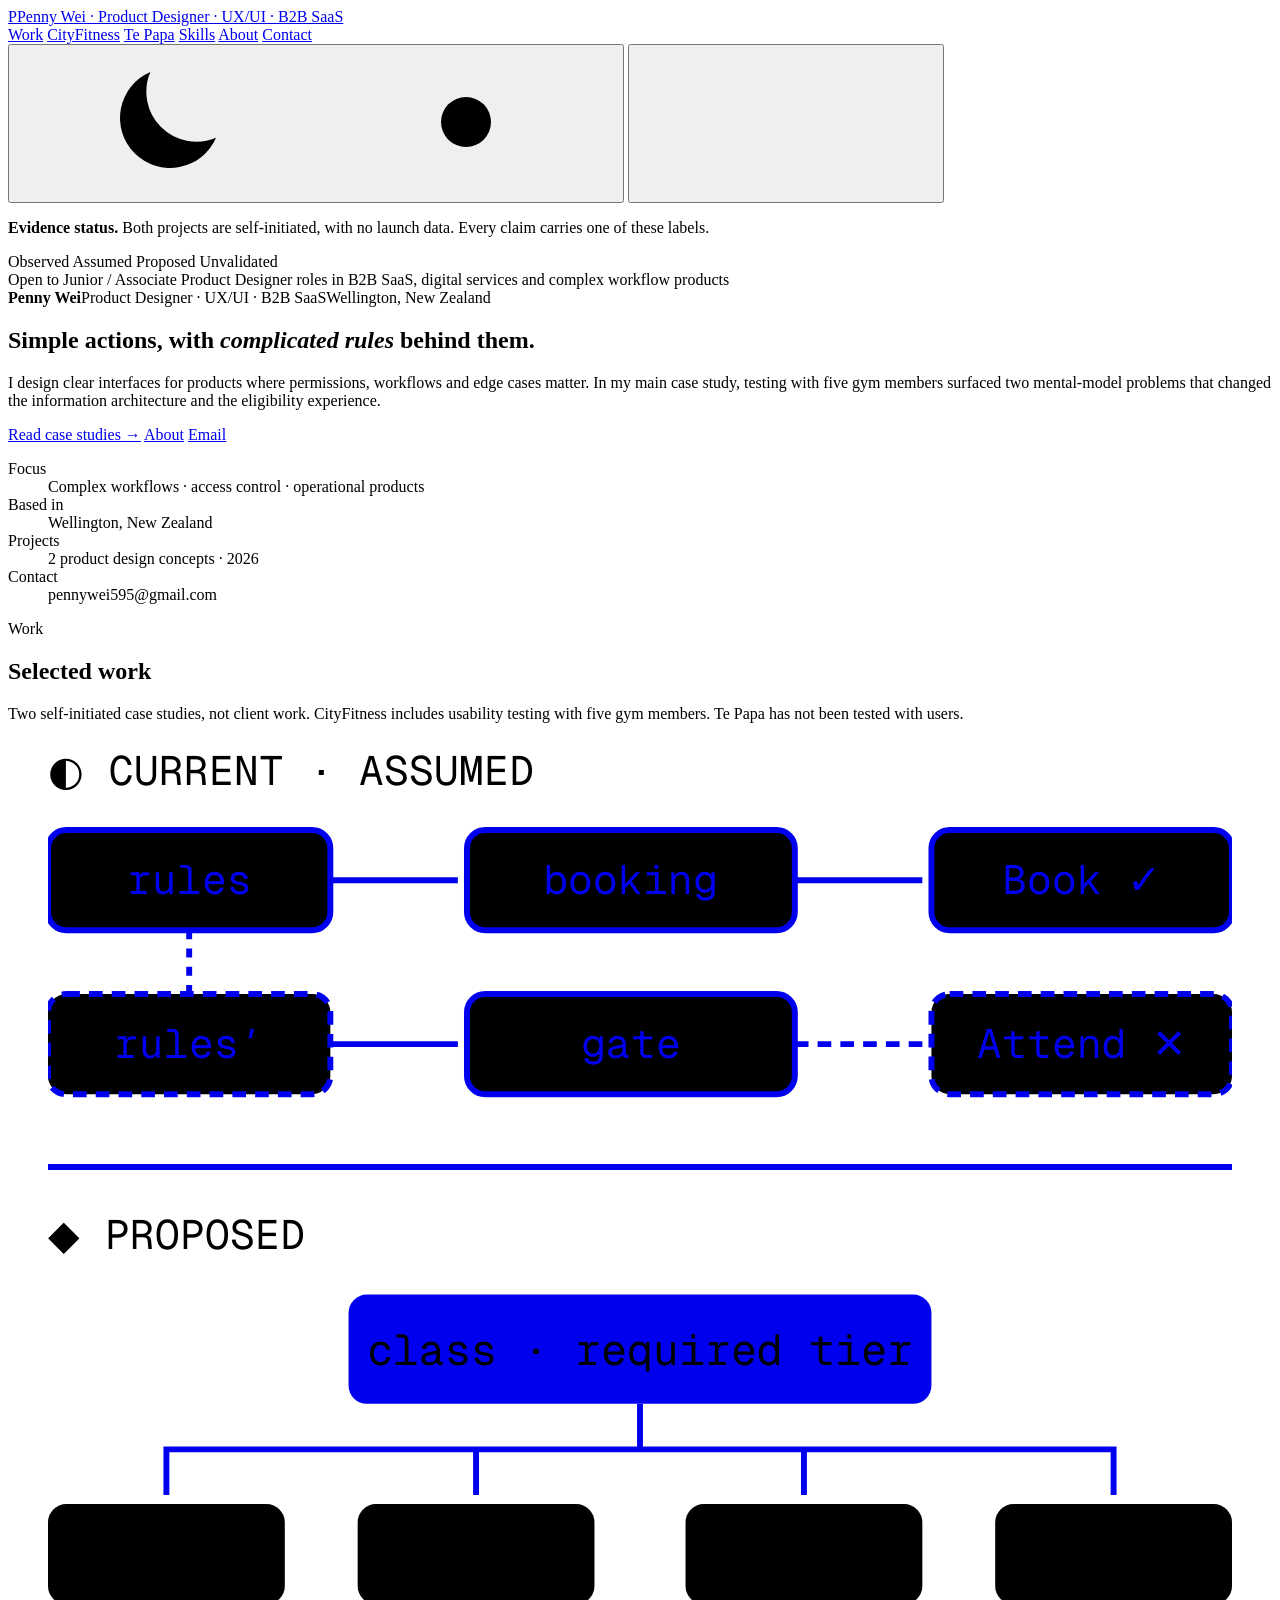
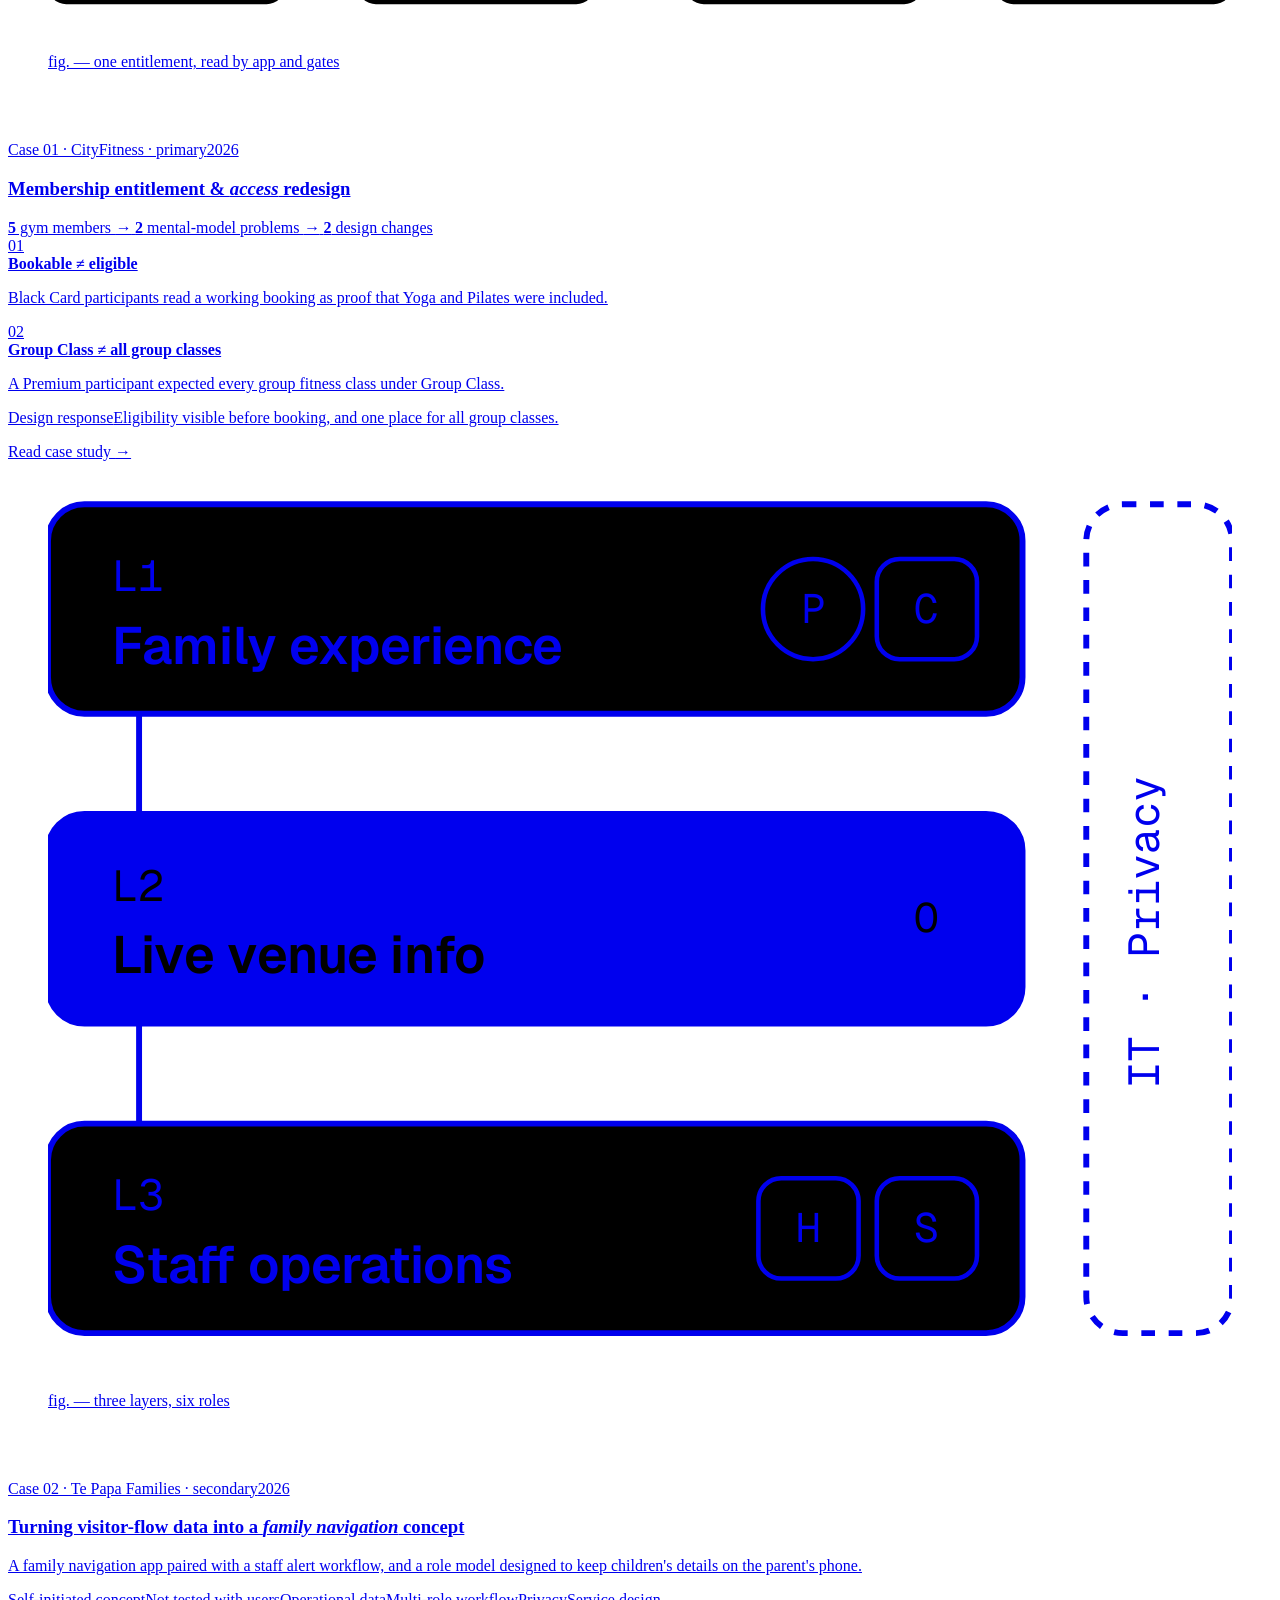
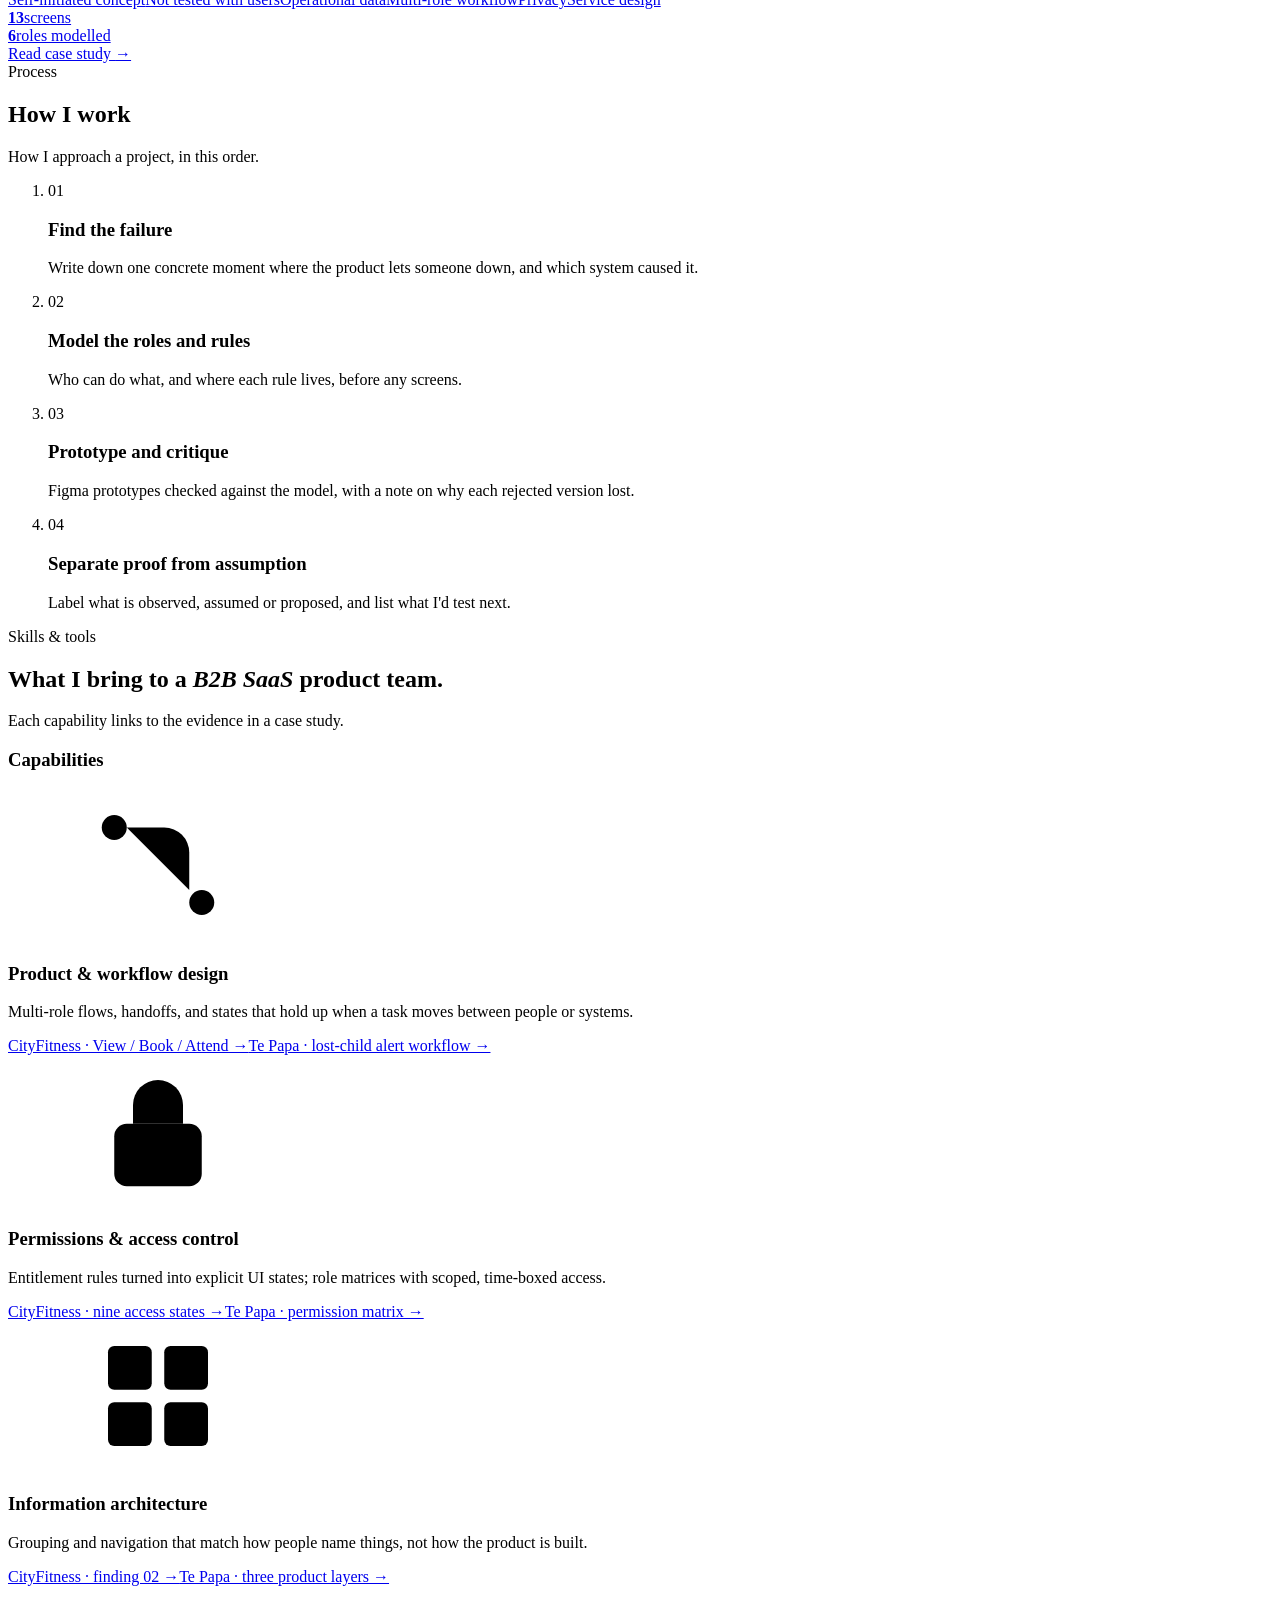
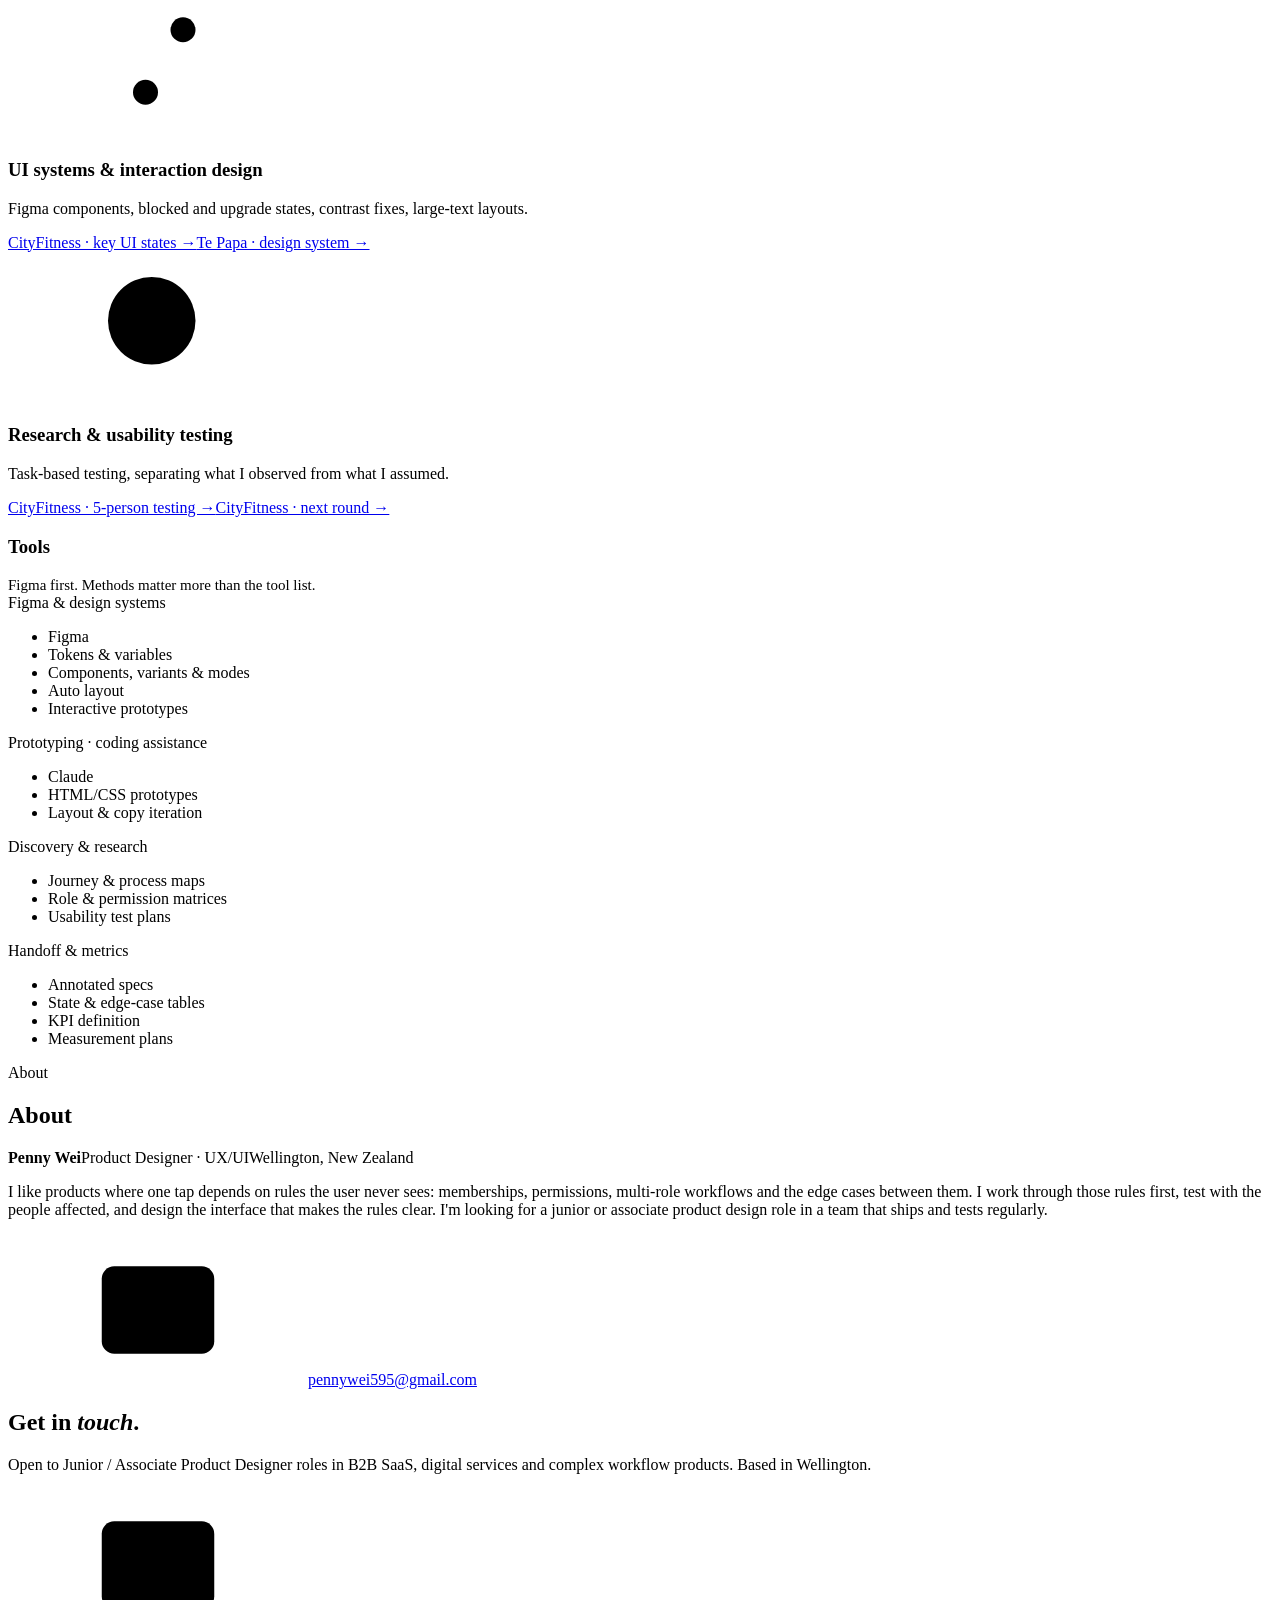
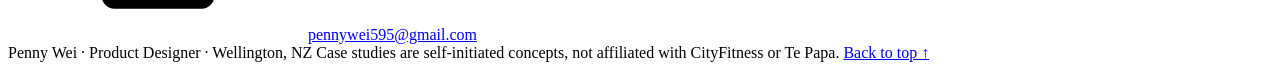
==== index.html @ b1caac86 "Add files via upload" ====
<!doctype html>
<html lang="en">
<head>
<meta charset="utf-8">
<meta name="viewport" content="width=device-width, initial-scale=1">
<title>Penny Wei · Product Designer</title>
<meta name="description" content="Penny Wei, Product Designer in Wellington. B2B SaaS: permissions, multi-role workflows, admin tooling and operational data.">
<script>try{var q=new URLSearchParams(location.search).get('theme');if(q)localStorage.setItem('theme',q);var t=localStorage.getItem('theme');if(t)document.documentElement.setAttribute('data-theme',t)}catch(e){}</script>
<link rel="preconnect" href="https://fonts.googleapis.com">
<link rel="preconnect" href="https://fonts.gstatic.com" crossorigin>
<link href="https://fonts.googleapis.com/css2?family=Geist:wght@400;500;600;700&family=Geist+Mono:wght@400;500&family=Instrument+Serif:ital@0;1&display=swap" rel="stylesheet">
<link rel="stylesheet" href="assets/css/site.css">
</head>
<body>
<svg width="0" height="0" style="position:absolute" aria-hidden="true"><symbol id="i-ban" viewBox="0 0 24 24"><circle cx="12" cy="12" r="8.5"/><path d="M6 6l12 12"/></symbol><symbol id="i-arrow-r" viewBox="0 0 24 24"><path d="M5 12h14M13 6l6 6-6 6"/></symbol><symbol id="i-check" viewBox="0 0 24 24"><path d="M5 12.5l4.5 4.5L19 7.5"/></symbol><symbol id="i-x" viewBox="0 0 24 24"><path d="M6 6l12 12M18 6L6 18"/></symbol><symbol id="i-lock" viewBox="0 0 24 24"><rect x="5" y="11" width="14" height="10" rx="2"/><path d="M8 11V8a4 4 0 0 1 8 0v3"/></symbol><symbol id="i-unlock" viewBox="0 0 24 24"><rect x="5" y="11" width="14" height="10" rx="2"/><path d="M8 11V8a4 4 0 0 1 7.6-1.8"/></symbol><symbol id="i-card" viewBox="0 0 24 24"><rect x="3" y="6" width="18" height="13" rx="2"/><path d="M3 10.5h18M7 15h4"/></symbol><symbol id="i-star" viewBox="0 0 24 24"><path d="M12 3.5l2.6 5.3 5.9.9-4.3 4.1 1 5.8L12 16.9l-5.2 2.7 1-5.8-4.3-4.1 5.9-.9z"/></symbol><symbol id="i-bell" viewBox="0 0 24 24"><path d="M4 18h16M6 18a6 6 0 0 1 12 0M12 12V9.5M10 9.5h4"/></symbol><symbol id="i-sliders" viewBox="0 0 24 24"><path d="M4 7h10M18 7h2M4 17h4M12 17h8"/><circle cx="16" cy="7" r="2"/><circle cx="10" cy="17" r="2"/></symbol><symbol id="i-headset" viewBox="0 0 24 24"><path d="M4 14v-2a8 8 0 0 1 16 0v2"/><rect x="3" y="13" width="4" height="6" rx="1.5"/><rect x="17" y="13" width="4" height="6" rx="1.5"/><path d="M19 19c0 1.5-2 2.5-5 2.5"/></symbol><symbol id="i-tag" viewBox="0 0 24 24"><path d="M3 12V4h8l10 10-8 8z"/><circle cx="7.5" cy="8.5" r="1.3"/></symbol><symbol id="i-code" viewBox="0 0 24 24"><path d="M8 8l-4 4 4 4M16 8l4 4-4 4M13.5 5l-3 14"/></symbol><symbol id="i-door" viewBox="0 0 24 24"><path d="M5 21V4a1 1 0 0 1 1-1h12a1 1 0 0 1 1 1v17M3 21h18"/><circle cx="15" cy="12.5" r="1"/></symbol><symbol id="i-phone" viewBox="0 0 24 24"><rect x="6.5" y="2.5" width="11" height="19" rx="2.5"/><path d="M10.5 18.5h3"/></symbol><symbol id="i-pin" viewBox="0 0 24 24"><path d="M12 21s-7-6.2-7-11.5a7 7 0 0 1 14 0C19 14.8 12 21 12 21z"/><circle cx="12" cy="9.5" r="2.5"/></symbol><symbol id="i-ticket" viewBox="0 0 24 24"><path d="M4 5h16v4a3 3 0 0 0 0 6v4H4v-4a3 3 0 0 0 0-6z"/><path d="M14 6v12" stroke-dasharray="2 2.5"/></symbol><symbol id="i-hand" viewBox="0 0 24 24"><path d="M8 13V6a1.5 1.5 0 0 1 3 0v5m0-1V4.5a1.5 1.5 0 0 1 3 0V11m0-4a1.5 1.5 0 0 1 3 0v7a7 7 0 0 1-7 7h-.5a6 6 0 0 1-5-2.7L3 15.5a1.5 1.5 0 0 1 2.4-1.8L8 16"/></symbol><symbol id="i-family" viewBox="0 0 24 24"><circle cx="8" cy="6" r="2.5"/><circle cx="16.5" cy="10" r="2"/><path d="M4 21v-6a4 4 0 0 1 8 0v6M13.5 21v-4a3 3 0 0 1 6 0v4"/></symbol><symbol id="i-badge" viewBox="0 0 24 24"><rect x="5" y="3" width="14" height="18" rx="2"/><circle cx="12" cy="10" r="2.5"/><path d="M8.5 17a3.5 3.5 0 0 1 7 0"/></symbol><symbol id="i-shield" viewBox="0 0 24 24"><path d="M12 3l7 3v6c0 4.5-3 7.8-7 9-4-1.2-7-4.5-7-9V6z"/></symbol><symbol id="i-gauge" viewBox="0 0 24 24"><path d="M4 17a8 8 0 1 1 16 0"/><path d="M12 17l4-5"/></symbol><symbol id="i-frame" viewBox="0 0 24 24"><rect x="4" y="4" width="16" height="16" rx="1"/><path d="M4 16l5-5 4 4 2-2 5 5"/></symbol><symbol id="i-key" viewBox="0 0 24 24"><circle cx="8" cy="15" r="4"/><path d="M11 12l8-8M16 7l2 2"/></symbol><symbol id="i-clock" viewBox="0 0 24 24"><circle cx="12" cy="12" r="8.5"/><path d="M12 7.5V12l3 2"/></symbol><symbol id="i-alert" viewBox="0 0 24 24"><path d="M12 3.5L2.5 20h19z"/><path d="M12 10v4.5M12 17.5v.01"/></symbol><symbol id="i-arrow-l" viewBox="0 0 24 24"><path d="M19 12H5M11 6l-6 6 6 6"/></symbol><symbol id="i-arrow-up" viewBox="0 0 24 24"><path d="M12 19V5M6 11l6-6 6 6"/></symbol><symbol id="i-arrow-down" viewBox="0 0 24 24"><path d="M12 5v14M6 13l6 6 6-6"/></symbol><symbol id="i-menu" viewBox="0 0 24 24"><path d="M4 7h16M4 12h16M4 17h16"/></symbol><symbol id="i-moon" viewBox="0 0 24 24"><path d="M20 14.5A8 8 0 0 1 9.5 4a8 8 0 1 0 10.5 10.5z"/></symbol><symbol id="i-sun" viewBox="0 0 24 24"><circle cx="12" cy="12" r="4"/><path d="M12 2v2M12 20v2M2 12h2M20 12h2M4.9 4.9l1.4 1.4M17.7 17.7l1.4 1.4M4.9 19.1l1.4-1.4M17.7 6.3l1.4-1.4"/></symbol><symbol id="i-grid" viewBox="0 0 24 24"><rect x="4" y="4" width="7" height="7" rx="1"/><rect x="13" y="4" width="7" height="7" rx="1"/><rect x="4" y="13" width="7" height="7" rx="1"/><rect x="13" y="13" width="7" height="7" rx="1"/></symbol><symbol id="i-flow" viewBox="0 0 24 24"><circle cx="5" cy="6" r="2"/><circle cx="19" cy="18" r="2"/><path d="M7 6h6a4 4 0 0 1 4 4v6"/></symbol><symbol id="i-list" viewBox="0 0 24 24"><path d="M4 6h16M4 12h16M4 18h10"/></symbol><symbol id="i-chart" viewBox="0 0 24 24"><path d="M4 20V10M10 20V4M16 20v-7M22 20H2"/></symbol><symbol id="i-search" viewBox="0 0 24 24"><circle cx="11" cy="11" r="7"/><path d="M20 20l-4-4"/></symbol><symbol id="i-users" viewBox="0 0 24 24"><circle cx="9" cy="8" r="3"/><path d="M3 20a6 6 0 0 1 12 0M17 11a3 3 0 1 0 0-6M21 20a6 6 0 0 0-4-5.6"/></symbol><symbol id="i-calendar" viewBox="0 0 24 24"><rect x="3.5" y="5" width="17" height="15" rx="2"/><path d="M3.5 10h17M8 3v4M16 3v4"/></symbol><symbol id="i-building" viewBox="0 0 24 24"><path d="M4 21V5l8-3 8 3v16M2 21h20M9 21v-5h6v5"/></symbol><symbol id="i-eye" viewBox="0 0 24 24"><path d="M2.5 12S6 5.5 12 5.5 21.5 12 21.5 12 18 18.5 12 18.5 2.5 12 2.5 12z"/><circle cx="12" cy="12" r="2.5"/></symbol><symbol id="i-mail" viewBox="0 0 24 24"><rect x="3" y="5" width="18" height="14" rx="2"/><path d="M3.5 6.5l8.5 6 8.5-6"/></symbol></svg>
<header class="nav">
  <div class="wrap">
    <a class="brand" href="index.html" aria-label="Penny Wei, home"><span class="brand-mark">P</span><span class="brand-txt">Penny Wei <span>· Product Designer · UX/UI · B2B SaaS</span></span></a>
    <nav class="nav-links" id="navLinks" aria-label="Main">
      <a href="#work">Work</a>
      <a href="cityfitness.html">CityFitness</a>
      <a href="te-papa.html">Te Papa</a>
      <a href="#skills">Skills</a>
      <a href="#about">About</a>
      <a href="#contact">Contact</a>
    </nav>
    <div class="nav-tools">
      <button class="icon-btn theme-btn" type="button" aria-label="Switch light or dark theme"><svg class="icon moon" aria-hidden="true"><use href="#i-moon"/></svg><svg class="icon sun" aria-hidden="true"><use href="#i-sun"/></svg></button>
      <button class="icon-btn menu-btn" type="button" aria-label="Menu" aria-expanded="false" aria-controls="navLinks"><svg class="icon" aria-hidden="true"><use href="#i-menu"/></svg></button>
    </div>
  </div>
</header>

<div class="key" role="note" aria-label="Evidence status">
  <div class="wrap">
    <p><b>Evidence status.</b> Both projects are self-initiated, with no launch data. Every claim carries one of these labels.</p>
    <div class="cl-row">
      <span class="cl obs" title="Public evidence or my own audit">Observed</span>
      <span class="cl asm" title="Working assumption, no access">Assumed</span>
      <span class="cl prop" title="My design decision">Proposed</span>
      <span class="cl unv" title="Needs research, testing or data">Unvalidated</span>
    </div>
  </div>
</div>

<main id="top">
  <section class="hero">
    <div class="wrap">
      <span class="avail">Open to Junior / Associate Product Designer roles in B2B SaaS, digital services and complex workflow products</span>
      <div class="hero-meta"><b>Penny Wei</b><span>Product Designer · UX/UI · B2B SaaS</span><span>Wellington, New Zealand</span></div>
      <h1 class="display">Simple actions, with <em>complicated rules</em> behind them.</h1>
      <p class="lead">I design clear interfaces for products where permissions, workflows and edge cases matter. In my main case study, testing with five gym members surfaced two mental-model problems that changed the information architecture and the eligibility experience.</p>
      <div class="cta">
        <a class="btn btn-dark" href="#work">Read case studies <span aria-hidden="true">→</span></a>
        <a class="btn btn-line" href="#about">About</a>
        <a class="btn btn-line" href="mailto:pennywei595@gmail.com">Email</a>
      </div>
      <dl class="facts">
        <div><dt>Focus</dt><dd>Complex workflows · access control · operational products</dd></div>
        <div><dt>Based in</dt><dd>Wellington, New Zealand</dd></div>
        <div><dt>Projects</dt><dd>2 product design concepts · 2026</dd></div>
        <div><dt>Contact</dt><dd>pennywei595@gmail.com</dd></div>
      </dl>
    </div>
  </section>

  <section class="sec" id="work">
    <div class="wrap">
      <header class="sec-head">
        <span class="sec-num">Work</span>
        <h2 class="h2">Selected work</h2>
        <p class="lead">Two self-initiated case studies, not client work. CityFitness includes usability testing with five gym members. Te Papa has not been tested with users.</p>
      </header>

      <div class="work">
        <a class="pc" href="cityfitness.html">
          <div class="pc-vis cf">
            <figure class="thumb">
              <svg viewBox="0 0 260 200" role="img" aria-label="System diagram. Current, assumed: booking service and gate controller each hold their own copy of the tier rules, so Book succeeds but Attend fails. Proposed: one required-tier attribute per class feeds View, Book, Attend and Gate.">
                <g font-family="Geist Mono, monospace" font-size="9">
                  <text x="0" y="10" style="fill:var(--asm)">◐ CURRENT · ASSUMED</text>
                  <text x="0" y="112" style="fill:var(--prop)">◆ PROPOSED</text>
                </g>
                <g fill="var(--surface)" stroke="currentColor" stroke-width="1.3">
                  <rect x="0" y="20" width="62" height="22" rx="4"/>
                  <rect x="0" y="56" width="62" height="22" rx="4" stroke-dasharray="3 2"/>
                  <rect x="92" y="20" width="72" height="22" rx="4"/>
                  <rect x="92" y="56" width="72" height="22" rx="4"/>
                  <rect x="194" y="20" width="66" height="22" rx="4" style="stroke:var(--ok)"/>
                  <rect x="194" y="56" width="66" height="22" rx="4" style="stroke:var(--bad)" stroke-dasharray="3 2"/>
                </g>
                <g stroke="currentColor" stroke-width="1.3" fill="none">
                  <path d="M62 31h28M164 31h28M62 67h28"/>
                  <path d="M164 67h28" style="stroke:var(--bad)" stroke-dasharray="3 2"/>
                  <path d="M31 42v14" style="stroke:var(--bad)" stroke-dasharray="2 2"/>
                  <path d="M0 94h260" style="stroke:var(--rule-2)"/>
                </g>
                <g font-family="Geist Mono, monospace" font-size="9" fill="currentColor" text-anchor="middle">
                  <text x="31" y="34">rules</text><text x="31" y="70">rules′</text>
                  <text x="128" y="34">booking</text><text x="128" y="70">gate</text>
                  <text x="227" y="34" style="fill:var(--ok)">Book ✓</text>
                  <text x="227" y="70" style="fill:var(--bad)">Attend ✕</text>
                </g>
                <rect x="66" y="122" width="128" height="24" rx="4" fill="currentColor"/>
                <text x="130" y="137.5" text-anchor="middle" font-family="Geist Mono, monospace" font-size="9.5" style="fill:var(--bg)">class · required tier</text>
                <path d="M130 146v10M26 166v-10h208v10M94 156v10M166 156v10" stroke="currentColor" stroke-width="1.3" fill="none"/>
                <g fill="var(--surface)" style="stroke:var(--ok)" stroke-width="1.3">
                  <rect x="0" y="168" width="52" height="22" rx="4"/><rect x="68" y="168" width="52" height="22" rx="4"/>
                  <rect x="140" y="168" width="52" height="22" rx="4"/><rect x="208" y="168" width="52" height="22" rx="4"/>
                </g>
                <g font-family="Geist Mono, monospace" font-size="9" text-anchor="middle" style="fill:var(--ok)">
                  <text x="26" y="182">View</text><text x="94" y="182">Book</text><text x="166" y="182">Attend</text><text x="234" y="182">Gate</text>
                </g>
              </svg>
              <figcaption>fig. — one entitlement, read by app and gates</figcaption>
            </figure>
            <div class="mini-trio" aria-hidden="true">
              <div class="iphone"><div class="bz"><div class="scr" style="--sb:#f7f9fd"><img src="assets/img/cf-benefits.png" alt=""></div></div></div>
              <div class="iphone"><div class="bz"><div class="scr" style="--sb:#cbcbc9"><img src="assets/img/cf-check.jpg" alt=""></div></div></div>
              <div class="iphone"><div class="bz"><div class="scr" style="--sb:#8089a0;--sbt:#fff"><img src="assets/img/cf-compare.png" alt=""></div></div></div>
            </div>
          </div>
          <div class="pc-txt">
            <div class="pc-meta"><span>Case 01 · CityFitness · primary</span><span>2026</span></div>
            <h3>Membership entitlement &amp; <em>access</em> redesign</h3>
            <div class="pc-chain"><b>5</b> gym members <i>→</i> <b>2</b> mental-model problems <i>→</i> <b>2</b> design changes</div>
            <div class="pc-f">
              <div><span class="n">01</span><div><b>Bookable ≠ eligible</b><p>Black Card participants read a working booking as proof that Yoga and Pilates were included.</p></div></div>
              <div><span class="n">02</span><div><b>Group Class ≠ all group classes</b><p>A Premium participant expected every group fitness class under Group Class.</p></div></div>
            </div>
            <p class="pc-resp"><span>Design response</span>Eligibility visible before booking, and one place for all group classes.</p>
            <span class="go">Read case study <span aria-hidden="true">→</span></span>
          </div>
        </a>

        <a class="pc secondary" href="te-papa.html">
          <div class="pc-vis tp">
            <figure class="thumb">
              <svg viewBox="0 0 260 200" role="img" aria-label="Three-layer diagram: family visitor experience, used by parents and fed by Curatorial; live venue information such as floor-level crowding, owned by Venue Ops; staff operations, run by front-of-house hosts and Security. IT and Privacy governs all three layers.">
                <g stroke="currentColor" stroke-width="1.3">
                  <rect x="0" y="6" width="214" height="46" rx="8" fill="var(--surface)"/>
                  <rect x="0" y="74" width="214" height="46" rx="8" fill="currentColor"/>
                  <rect x="0" y="142" width="214" height="46" rx="8" fill="var(--surface)"/>
                  <rect x="228" y="6" width="32" height="182" rx="8" fill="none" stroke-dasharray="3 3"/>
                  <path d="M20 52v22M20 120v22" fill="none"/>
                </g>
                <g font-family="Geist Mono, monospace" font-size="9.5">
                  <text x="14" y="25" fill="currentColor">L1</text><text x="14" y="41" fill="currentColor" font-family="Geist, sans-serif" font-size="11.5" font-weight="600">Family experience</text>
                  <text x="14" y="93" style="fill:var(--bg)">L2</text><text x="14" y="109" style="fill:var(--bg)" font-family="Geist, sans-serif" font-size="11.5" font-weight="600">Live venue info</text>
                  <text x="14" y="161" fill="currentColor">L3</text><text x="14" y="177" fill="currentColor" font-family="Geist, sans-serif" font-size="11.5" font-weight="600">Staff operations</text>
                  <text x="244" y="100" text-anchor="middle" fill="currentColor" transform="rotate(-90 244 100)">IT · Privacy</text>
                </g>
                <g font-family="Geist Mono, monospace" font-size="9" text-anchor="middle">
                  <circle cx="168" cy="29" r="11" fill="var(--bg-2)" stroke="currentColor"/><text x="168" y="32" fill="currentColor">P</text>
                  <rect x="182" y="18" width="22" height="22" rx="5" fill="var(--bg-2)" stroke="currentColor"/><text x="193" y="32" fill="currentColor">C</text>
                  <rect x="182" y="86" width="22" height="22" rx="5" fill="none" style="stroke:var(--bg)"/><text x="193" y="100" style="fill:var(--bg)">O</text>
                  <rect x="156" y="154" width="22" height="22" rx="5" fill="var(--bg-2)" stroke="currentColor"/><text x="167" y="168" fill="currentColor">H</text>
                  <rect x="182" y="154" width="22" height="22" rx="5" fill="var(--bg-2)" stroke="currentColor"/><text x="193" y="168" fill="currentColor">S</text>
                </g>
              </svg>
              <figcaption>fig. — three layers, six roles</figcaption>
            </figure>
            <div class="mini-trio" aria-hidden="true">
              <div class="iphone"><div class="bz"><div class="scr" style="--sb:#ffedd8"><img src="assets/img/tp-swap.png" alt=""></div></div></div>
              <div class="iphone"><div class="bz"><div class="scr" style="--sb:#f2efe9"><img src="assets/img/tp-home.png" alt=""></div></div></div>
              <div class="iphone"><div class="bz"><div class="scr" style="--sb:#af2317;--sbt:#fff"><img src="assets/img/tp-alert.png" alt=""></div></div></div>
            </div>
          </div>
          <div class="pc-txt">
            <div class="pc-meta"><span>Case 02 · Te Papa Families · secondary</span><span>2026</span></div>
            <h3>Turning visitor-flow data into a <em>family navigation</em> concept</h3>
            <p>A family navigation app paired with a staff alert workflow, and a role model designed to keep children's details on the parent's phone.</p>
            <div class="tags"><span>Self-initiated concept</span><span>Not tested with users</span><span>Operational data</span><span>Multi-role workflow</span><span>Privacy</span><span>Service design</span></div>
            <div class="pc-stats">
              <div><b>13</b><span>screens</span></div>
              <div><b>6</b><span>roles modelled</span></div>
            </div>
            <span class="go">Read case study <span aria-hidden="true">→</span></span>
          </div>
        </a>
      </div>
    </div>
  </section>

  <section class="sec" id="process">
    <div class="wrap">
      <header class="sec-head">
        <span class="sec-num">Process</span>
        <h2 class="h2">How I work</h2>
        <p class="lead">How I approach a project, in this order.</p>
      </header>
      <ol class="cols cols-4 steps">
        <li class="col"><span class="n">01</span><h3>Find the failure</h3><p>Write down one concrete moment where the product lets someone down, and which system caused it.</p></li>
        <li class="col"><span class="n">02</span><h3>Model the roles and rules</h3><p>Who can do what, and where each rule lives, before any screens.</p></li>
        <li class="col"><span class="n">03</span><h3>Prototype and critique</h3><p>Figma prototypes checked against the model, with a note on why each rejected version lost.</p></li>
        <li class="col"><span class="n">04</span><h3>Separate proof from assumption</h3><p>Label what is observed, assumed or proposed, and list what I'd test next.</p></li>
      </ol>
    </div>
  </section>

  <section class="sec" id="skills">
    <div class="wrap">
      <header class="sec-head">
        <span class="sec-num">Skills &amp; tools</span>
        <h2 class="h2">What I bring to a <em>B2B SaaS</em> product team.</h2>
        <p class="lead">Each capability links to the evidence in a case study.</p>
      </header>

      <div class="sub-head"><h3>Capabilities</h3></div>
      <div class="cols cap-grid five">
        <div class="col"><svg class="icon" aria-hidden="true"><use href="#i-flow"/></svg><h3>Product &amp; workflow design</h3><p>Multi-role flows, handoffs, and states that hold up when a task moves between people or systems.</p><div class="links"><a href="cityfitness.html#cf-model">CityFitness · View / Book / Attend →</a><a href="te-papa.html#tp-model">Te Papa · lost-child alert workflow →</a></div></div>
        <div class="col"><svg class="icon" aria-hidden="true"><use href="#i-lock"/></svg><h3>Permissions &amp; access control</h3><p>Entitlement rules turned into explicit UI states; role matrices with scoped, time-boxed access.</p><div class="links"><a href="cityfitness.html#cf-states">CityFitness · nine access states →</a><a href="te-papa.html#tp-model">Te Papa · permission matrix →</a></div></div>
        <div class="col"><svg class="icon" aria-hidden="true"><use href="#i-grid"/></svg><h3>Information architecture</h3><p>Grouping and navigation that match how people name things, not how the product is built.</p><div class="links"><a href="cityfitness.html#cf-f2">CityFitness · finding 02 →</a><a href="te-papa.html#tp-layers">Te Papa · three product layers →</a></div></div>
        <div class="col"><svg class="icon" aria-hidden="true"><use href="#i-sliders"/></svg><h3>UI systems &amp; interaction design</h3><p>Figma components, blocked and upgrade states, contrast fixes, large-text layouts.</p><div class="links"><a href="cityfitness.html#cf-ui">CityFitness · key UI states →</a><a href="te-papa.html#tp-system">Te Papa · design system →</a></div></div>
        <div class="col"><svg class="icon" aria-hidden="true"><use href="#i-search"/></svg><h3>Research &amp; usability testing</h3><p>Task-based testing, separating what I observed from what I assumed.</p><div class="links"><a href="cityfitness.html#cf-research">CityFitness · 5-person testing →</a><a href="cityfitness.html#cf-validation">CityFitness · next round →</a></div></div>
      </div>

      <div class="sub">
        <div class="sub-head"><h3>Tools</h3><span class="muted" style="font-size:15px">Figma first. Methods matter more than the tool list.</span></div>
        <div class="cols cols-4 tools">
          <div class="col"><span class="eyebrow">Figma &amp; design systems</span><ul><li>Figma</li><li>Tokens &amp; variables</li><li>Components, variants &amp; modes</li><li>Auto layout</li><li>Interactive prototypes</li></ul></div>
          <div class="col"><span class="eyebrow">Prototyping · coding assistance</span><ul><li>Claude</li><li>HTML/CSS prototypes</li><li>Layout &amp; copy iteration</li></ul></div>
          <div class="col"><span class="eyebrow">Discovery &amp; research</span><ul><li>Journey &amp; process maps</li><li>Role &amp; permission matrices</li><li>Usability test plans</li></ul></div>
          <div class="col"><span class="eyebrow">Handoff &amp; metrics</span><ul><li>Annotated specs</li><li>State &amp; edge-case tables</li><li>KPI definition</li><li>Measurement plans</li></ul></div>
        </div>
      </div>
    </div>
  </section>

  <section class="sec" id="about">
    <div class="wrap">
      <header class="sec-head">
        <span class="sec-num">About</span>
        <h2 class="h2">About</h2>
      </header>
      <div class="about">
        <div class="who"><b>Penny Wei</b><span>Product Designer · UX/UI</span><span>Wellington, New Zealand</span></div>
        <div>
          <p>I like products where one tap depends on rules the user never sees: memberships, permissions, multi-role workflows and the edge cases between them. I work through those rules first, test with the people affected, and design the interface that makes the rules clear. I'm looking for a junior or associate product design role in a team that ships and tests regularly.</p>
          <div class="cta"><a class="btn btn-dark" href="mailto:pennywei595@gmail.com"><svg class="icon" aria-hidden="true"><use href="#i-mail"/></svg>pennywei595@gmail.com</a></div>
        </div>
      </div>
    </div>
  </section>

  <section class="closing" id="contact">
    <div class="wrap">
      <h2 class="display">Get in <em>touch</em>.</h2>
      <p>Open to Junior / Associate Product Designer roles in B2B SaaS, digital services and complex workflow products. Based in Wellington.</p>
      <div class="cta">
        <a class="btn btn-dark" href="mailto:pennywei595@gmail.com"><svg class="icon" aria-hidden="true"><use href="#i-mail"/></svg>pennywei595@gmail.com</a>
      </div>
    </div>
  </section>
</main>
<footer>
  <div class="wrap">
    <span>Penny Wei · Product Designer · Wellington, NZ</span>
    <span>Case studies are self-initiated concepts, not affiliated with CityFitness or Te Papa.</span>
    <a href="#">Back to top ↑</a>
  </div>
</footer>
<script src="assets/js/site.js"></script>
</body>
</html>
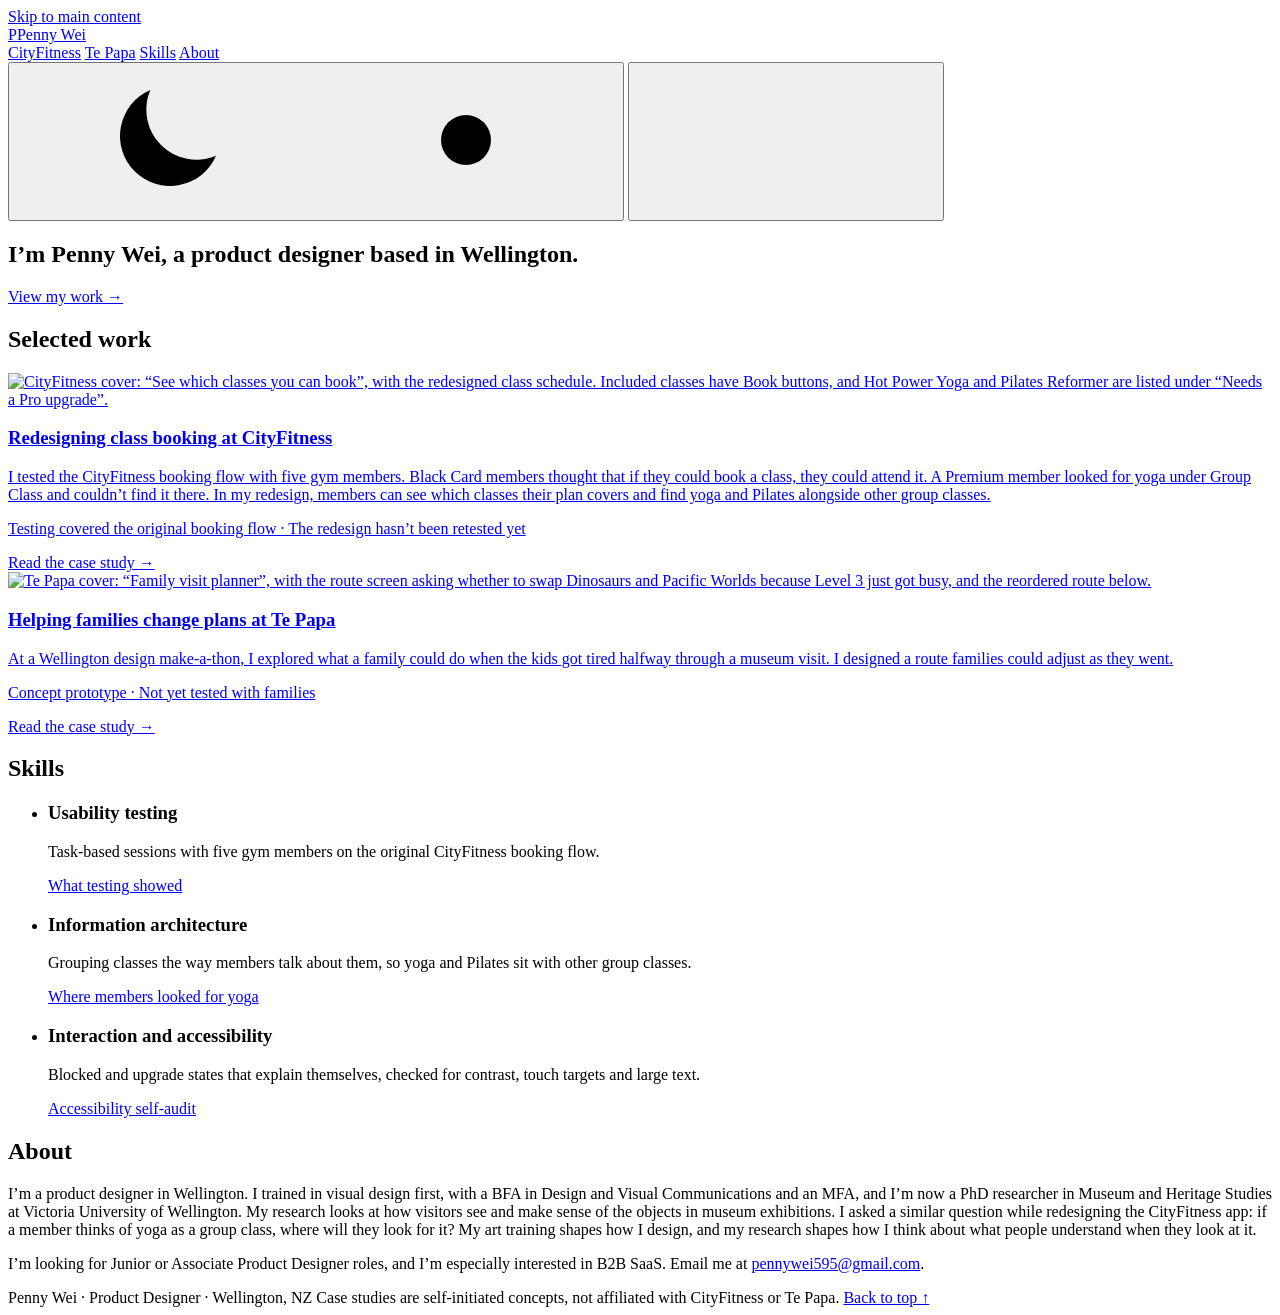
==== commit b8f5380a: "Add files via upload" ====
--- a/index.html
+++ b/index.html
@@ -4,7 +4,7 @@
 <meta charset="utf-8">
 <meta name="viewport" content="width=device-width, initial-scale=1">
 <title>Penny Wei · Product Designer</title>
-<meta name="description" content="Penny Wei, Product Designer in Wellington. B2B SaaS: permissions, multi-role workflows, admin tooling and operational data.">
+<meta name="description" content="Penny Wei is a product designer based in Wellington. Case studies: redesigning class booking at CityFitness, and helping families change plans at Te Papa.">
 <script>try{var q=new URLSearchParams(location.search).get('theme');if(q)localStorage.setItem('theme',q);var t=localStorage.getItem('theme');if(t)document.documentElement.setAttribute('data-theme',t)}catch(e){}</script>
 <link rel="preconnect" href="https://fonts.googleapis.com">
 <link rel="preconnect" href="https://fonts.gstatic.com" crossorigin>
@@ -13,16 +13,15 @@
 </head>
 <body>
 <svg width="0" height="0" style="position:absolute" aria-hidden="true"><symbol id="i-ban" viewBox="0 0 24 24"><circle cx="12" cy="12" r="8.5"/><path d="M6 6l12 12"/></symbol><symbol id="i-arrow-r" viewBox="0 0 24 24"><path d="M5 12h14M13 6l6 6-6 6"/></symbol><symbol id="i-check" viewBox="0 0 24 24"><path d="M5 12.5l4.5 4.5L19 7.5"/></symbol><symbol id="i-x" viewBox="0 0 24 24"><path d="M6 6l12 12M18 6L6 18"/></symbol><symbol id="i-lock" viewBox="0 0 24 24"><rect x="5" y="11" width="14" height="10" rx="2"/><path d="M8 11V8a4 4 0 0 1 8 0v3"/></symbol><symbol id="i-unlock" viewBox="0 0 24 24"><rect x="5" y="11" width="14" height="10" rx="2"/><path d="M8 11V8a4 4 0 0 1 7.6-1.8"/></symbol><symbol id="i-card" viewBox="0 0 24 24"><rect x="3" y="6" width="18" height="13" rx="2"/><path d="M3 10.5h18M7 15h4"/></symbol><symbol id="i-star" viewBox="0 0 24 24"><path d="M12 3.5l2.6 5.3 5.9.9-4.3 4.1 1 5.8L12 16.9l-5.2 2.7 1-5.8-4.3-4.1 5.9-.9z"/></symbol><symbol id="i-bell" viewBox="0 0 24 24"><path d="M4 18h16M6 18a6 6 0 0 1 12 0M12 12V9.5M10 9.5h4"/></symbol><symbol id="i-sliders" viewBox="0 0 24 24"><path d="M4 7h10M18 7h2M4 17h4M12 17h8"/><circle cx="16" cy="7" r="2"/><circle cx="10" cy="17" r="2"/></symbol><symbol id="i-headset" viewBox="0 0 24 24"><path d="M4 14v-2a8 8 0 0 1 16 0v2"/><rect x="3" y="13" width="4" height="6" rx="1.5"/><rect x="17" y="13" width="4" height="6" rx="1.5"/><path d="M19 19c0 1.5-2 2.5-5 2.5"/></symbol><symbol id="i-tag" viewBox="0 0 24 24"><path d="M3 12V4h8l10 10-8 8z"/><circle cx="7.5" cy="8.5" r="1.3"/></symbol><symbol id="i-code" viewBox="0 0 24 24"><path d="M8 8l-4 4 4 4M16 8l4 4-4 4M13.5 5l-3 14"/></symbol><symbol id="i-door" viewBox="0 0 24 24"><path d="M5 21V4a1 1 0 0 1 1-1h12a1 1 0 0 1 1 1v17M3 21h18"/><circle cx="15" cy="12.5" r="1"/></symbol><symbol id="i-phone" viewBox="0 0 24 24"><rect x="6.5" y="2.5" width="11" height="19" rx="2.5"/><path d="M10.5 18.5h3"/></symbol><symbol id="i-pin" viewBox="0 0 24 24"><path d="M12 21s-7-6.2-7-11.5a7 7 0 0 1 14 0C19 14.8 12 21 12 21z"/><circle cx="12" cy="9.5" r="2.5"/></symbol><symbol id="i-ticket" viewBox="0 0 24 24"><path d="M4 5h16v4a3 3 0 0 0 0 6v4H4v-4a3 3 0 0 0 0-6z"/><path d="M14 6v12" stroke-dasharray="2 2.5"/></symbol><symbol id="i-hand" viewBox="0 0 24 24"><path d="M8 13V6a1.5 1.5 0 0 1 3 0v5m0-1V4.5a1.5 1.5 0 0 1 3 0V11m0-4a1.5 1.5 0 0 1 3 0v7a7 7 0 0 1-7 7h-.5a6 6 0 0 1-5-2.7L3 15.5a1.5 1.5 0 0 1 2.4-1.8L8 16"/></symbol><symbol id="i-family" viewBox="0 0 24 24"><circle cx="8" cy="6" r="2.5"/><circle cx="16.5" cy="10" r="2"/><path d="M4 21v-6a4 4 0 0 1 8 0v6M13.5 21v-4a3 3 0 0 1 6 0v4"/></symbol><symbol id="i-badge" viewBox="0 0 24 24"><rect x="5" y="3" width="14" height="18" rx="2"/><circle cx="12" cy="10" r="2.5"/><path d="M8.5 17a3.5 3.5 0 0 1 7 0"/></symbol><symbol id="i-shield" viewBox="0 0 24 24"><path d="M12 3l7 3v6c0 4.5-3 7.8-7 9-4-1.2-7-4.5-7-9V6z"/></symbol><symbol id="i-gauge" viewBox="0 0 24 24"><path d="M4 17a8 8 0 1 1 16 0"/><path d="M12 17l4-5"/></symbol><symbol id="i-frame" viewBox="0 0 24 24"><rect x="4" y="4" width="16" height="16" rx="1"/><path d="M4 16l5-5 4 4 2-2 5 5"/></symbol><symbol id="i-key" viewBox="0 0 24 24"><circle cx="8" cy="15" r="4"/><path d="M11 12l8-8M16 7l2 2"/></symbol><symbol id="i-clock" viewBox="0 0 24 24"><circle cx="12" cy="12" r="8.5"/><path d="M12 7.5V12l3 2"/></symbol><symbol id="i-alert" viewBox="0 0 24 24"><path d="M12 3.5L2.5 20h19z"/><path d="M12 10v4.5M12 17.5v.01"/></symbol><symbol id="i-arrow-l" viewBox="0 0 24 24"><path d="M19 12H5M11 6l-6 6 6 6"/></symbol><symbol id="i-arrow-up" viewBox="0 0 24 24"><path d="M12 19V5M6 11l6-6 6 6"/></symbol><symbol id="i-arrow-down" viewBox="0 0 24 24"><path d="M12 5v14M6 13l6 6 6-6"/></symbol><symbol id="i-menu" viewBox="0 0 24 24"><path d="M4 7h16M4 12h16M4 17h16"/></symbol><symbol id="i-moon" viewBox="0 0 24 24"><path d="M20 14.5A8 8 0 0 1 9.5 4a8 8 0 1 0 10.5 10.5z"/></symbol><symbol id="i-sun" viewBox="0 0 24 24"><circle cx="12" cy="12" r="4"/><path d="M12 2v2M12 20v2M2 12h2M20 12h2M4.9 4.9l1.4 1.4M17.7 17.7l1.4 1.4M4.9 19.1l1.4-1.4M17.7 6.3l1.4-1.4"/></symbol><symbol id="i-grid" viewBox="0 0 24 24"><rect x="4" y="4" width="7" height="7" rx="1"/><rect x="13" y="4" width="7" height="7" rx="1"/><rect x="4" y="13" width="7" height="7" rx="1"/><rect x="13" y="13" width="7" height="7" rx="1"/></symbol><symbol id="i-flow" viewBox="0 0 24 24"><circle cx="5" cy="6" r="2"/><circle cx="19" cy="18" r="2"/><path d="M7 6h6a4 4 0 0 1 4 4v6"/></symbol><symbol id="i-list" viewBox="0 0 24 24"><path d="M4 6h16M4 12h16M4 18h10"/></symbol><symbol id="i-chart" viewBox="0 0 24 24"><path d="M4 20V10M10 20V4M16 20v-7M22 20H2"/></symbol><symbol id="i-search" viewBox="0 0 24 24"><circle cx="11" cy="11" r="7"/><path d="M20 20l-4-4"/></symbol><symbol id="i-users" viewBox="0 0 24 24"><circle cx="9" cy="8" r="3"/><path d="M3 20a6 6 0 0 1 12 0M17 11a3 3 0 1 0 0-6M21 20a6 6 0 0 0-4-5.6"/></symbol><symbol id="i-calendar" viewBox="0 0 24 24"><rect x="3.5" y="5" width="17" height="15" rx="2"/><path d="M3.5 10h17M8 3v4M16 3v4"/></symbol><symbol id="i-building" viewBox="0 0 24 24"><path d="M4 21V5l8-3 8 3v16M2 21h20M9 21v-5h6v5"/></symbol><symbol id="i-eye" viewBox="0 0 24 24"><path d="M2.5 12S6 5.5 12 5.5 21.5 12 21.5 12 18 18.5 12 18.5 2.5 12 2.5 12z"/><circle cx="12" cy="12" r="2.5"/></symbol><symbol id="i-mail" viewBox="0 0 24 24"><rect x="3" y="5" width="18" height="14" rx="2"/><path d="M3.5 6.5l8.5 6 8.5-6"/></symbol></svg>
+<a class="skip" href="#main">Skip to main content</a>
 <header class="nav">
   <div class="wrap">
-    <a class="brand" href="index.html" aria-label="Penny Wei, home"><span class="brand-mark">P</span><span class="brand-txt">Penny Wei <span>· Product Designer · UX/UI · B2B SaaS</span></span></a>
+    <a class="brand" href="index.html" aria-label="Penny Wei, home"><span class="brand-mark">P</span><span class="brand-txt">Penny Wei</span></a>
     <nav class="nav-links" id="navLinks" aria-label="Main">
-      <a href="#work">Work</a>
       <a href="cityfitness.html">CityFitness</a>
       <a href="te-papa.html">Te Papa</a>
       <a href="#skills">Skills</a>
       <a href="#about">About</a>
-      <a href="#contact">Contact</a>
     </nav>
     <div class="nav-tools">
       <button class="icon-btn theme-btn" type="button" aria-label="Switch light or dark theme"><svg class="icon moon" aria-hidden="true"><use href="#i-moon"/></svg><svg class="icon sun" aria-hidden="true"><use href="#i-sun"/></svg></button>
@@ -31,224 +30,64 @@
   </div>
 </header>
 
-<div class="key" role="note" aria-label="Evidence status">
-  <div class="wrap">
-    <p><b>Evidence status.</b> Both projects are self-initiated, with no launch data. Every claim carries one of these labels.</p>
-    <div class="cl-row">
-      <span class="cl obs" title="Public evidence or my own audit">Observed</span>
-      <span class="cl asm" title="Working assumption, no access">Assumed</span>
-      <span class="cl prop" title="My design decision">Proposed</span>
-      <span class="cl unv" title="Needs research, testing or data">Unvalidated</span>
-    </div>
-  </div>
-</div>
 
-<main id="top">
-  <section class="hero">
+<main id="main" tabindex="-1">
+  <section class="hero hero-short">
     <div class="wrap">
-      <span class="avail">Open to Junior / Associate Product Designer roles in B2B SaaS, digital services and complex workflow products</span>
-      <div class="hero-meta"><b>Penny Wei</b><span>Product Designer · UX/UI · B2B SaaS</span><span>Wellington, New Zealand</span></div>
-      <h1 class="display">Simple actions, with <em>complicated rules</em> behind them.</h1>
-      <p class="lead">I design clear interfaces for products where permissions, workflows and edge cases matter. In my main case study, testing with five gym members surfaced two mental-model problems that changed the information architecture and the eligibility experience.</p>
-      <div class="cta">
-        <a class="btn btn-dark" href="#work">Read case studies <span aria-hidden="true">→</span></a>
-        <a class="btn btn-line" href="#about">About</a>
-        <a class="btn btn-line" href="mailto:pennywei595@gmail.com">Email</a>
-      </div>
-      <dl class="facts">
-        <div><dt>Focus</dt><dd>Complex workflows · access control · operational products</dd></div>
-        <div><dt>Based in</dt><dd>Wellington, New Zealand</dd></div>
-        <div><dt>Projects</dt><dd>2 product design concepts · 2026</dd></div>
-        <div><dt>Contact</dt><dd>pennywei595@gmail.com</dd></div>
-      </dl>
+      <h1 class="hero-title">I’m Penny Wei, a product designer based in Wellington.</h1>
+      <a class="btn btn-dark" href="#work">View my work <span aria-hidden="true">→</span></a>
     </div>
   </section>
 
-  <section class="sec" id="work">
+  <section class="sec sec-work" id="work">
     <div class="wrap">
-      <header class="sec-head">
-        <span class="sec-num">Work</span>
-        <h2 class="h2">Selected work</h2>
-        <p class="lead">Two self-initiated case studies, not client work. CityFitness includes usability testing with five gym members. Te Papa has not been tested with users.</p>
-      </header>
+      <h2 class="h2 plain-h">Selected work</h2>
 
       <div class="work">
         <a class="pc" href="cityfitness.html">
-          <div class="pc-vis cf">
-            <figure class="thumb">
-              <svg viewBox="0 0 260 200" role="img" aria-label="System diagram. Current, assumed: booking service and gate controller each hold their own copy of the tier rules, so Book succeeds but Attend fails. Proposed: one required-tier attribute per class feeds View, Book, Attend and Gate.">
-                <g font-family="Geist Mono, monospace" font-size="9">
-                  <text x="0" y="10" style="fill:var(--asm)">◐ CURRENT · ASSUMED</text>
-                  <text x="0" y="112" style="fill:var(--prop)">◆ PROPOSED</text>
-                </g>
-                <g fill="var(--surface)" stroke="currentColor" stroke-width="1.3">
-                  <rect x="0" y="20" width="62" height="22" rx="4"/>
-                  <rect x="0" y="56" width="62" height="22" rx="4" stroke-dasharray="3 2"/>
-                  <rect x="92" y="20" width="72" height="22" rx="4"/>
-                  <rect x="92" y="56" width="72" height="22" rx="4"/>
-                  <rect x="194" y="20" width="66" height="22" rx="4" style="stroke:var(--ok)"/>
-                  <rect x="194" y="56" width="66" height="22" rx="4" style="stroke:var(--bad)" stroke-dasharray="3 2"/>
-                </g>
-                <g stroke="currentColor" stroke-width="1.3" fill="none">
-                  <path d="M62 31h28M164 31h28M62 67h28"/>
-                  <path d="M164 67h28" style="stroke:var(--bad)" stroke-dasharray="3 2"/>
-                  <path d="M31 42v14" style="stroke:var(--bad)" stroke-dasharray="2 2"/>
-                  <path d="M0 94h260" style="stroke:var(--rule-2)"/>
-                </g>
-                <g font-family="Geist Mono, monospace" font-size="9" fill="currentColor" text-anchor="middle">
-                  <text x="31" y="34">rules</text><text x="31" y="70">rules′</text>
-                  <text x="128" y="34">booking</text><text x="128" y="70">gate</text>
-                  <text x="227" y="34" style="fill:var(--ok)">Book ✓</text>
-                  <text x="227" y="70" style="fill:var(--bad)">Attend ✕</text>
-                </g>
-                <rect x="66" y="122" width="128" height="24" rx="4" fill="currentColor"/>
-                <text x="130" y="137.5" text-anchor="middle" font-family="Geist Mono, monospace" font-size="9.5" style="fill:var(--bg)">class · required tier</text>
-                <path d="M130 146v10M26 166v-10h208v10M94 156v10M166 156v10" stroke="currentColor" stroke-width="1.3" fill="none"/>
-                <g fill="var(--surface)" style="stroke:var(--ok)" stroke-width="1.3">
-                  <rect x="0" y="168" width="52" height="22" rx="4"/><rect x="68" y="168" width="52" height="22" rx="4"/>
-                  <rect x="140" y="168" width="52" height="22" rx="4"/><rect x="208" y="168" width="52" height="22" rx="4"/>
-                </g>
-                <g font-family="Geist Mono, monospace" font-size="9" text-anchor="middle" style="fill:var(--ok)">
-                  <text x="26" y="182">View</text><text x="94" y="182">Book</text><text x="166" y="182">Attend</text><text x="234" y="182">Gate</text>
-                </g>
-              </svg>
-              <figcaption>fig. — one entitlement, read by app and gates</figcaption>
-            </figure>
-            <div class="mini-trio" aria-hidden="true">
-              <div class="iphone"><div class="bz"><div class="scr" style="--sb:#f7f9fd"><img src="assets/img/cf-benefits.png" alt=""></div></div></div>
-              <div class="iphone"><div class="bz"><div class="scr" style="--sb:#cbcbc9"><img src="assets/img/cf-check.jpg" alt=""></div></div></div>
-              <div class="iphone"><div class="bz"><div class="scr" style="--sb:#8089a0;--sbt:#fff"><img src="assets/img/cf-compare.png" alt=""></div></div></div>
-            </div>
+          <div class="pc-vis cf pc-cover">
+            <img src="assets/img/cf-cover.png" width="1536" height="1024" alt="CityFitness cover: “See which classes you can book”, with the redesigned class schedule. Included classes have Book buttons, and Hot Power Yoga and Pilates Reformer are listed under “Needs a Pro upgrade”.">
           </div>
           <div class="pc-txt">
-            <div class="pc-meta"><span>Case 01 · CityFitness · primary</span><span>2026</span></div>
-            <h3>Membership entitlement &amp; <em>access</em> redesign</h3>
-            <div class="pc-chain"><b>5</b> gym members <i>→</i> <b>2</b> mental-model problems <i>→</i> <b>2</b> design changes</div>
-            <div class="pc-f">
-              <div><span class="n">01</span><div><b>Bookable ≠ eligible</b><p>Black Card participants read a working booking as proof that Yoga and Pilates were included.</p></div></div>
-              <div><span class="n">02</span><div><b>Group Class ≠ all group classes</b><p>A Premium participant expected every group fitness class under Group Class.</p></div></div>
-            </div>
-            <p class="pc-resp"><span>Design response</span>Eligibility visible before booking, and one place for all group classes.</p>
-            <span class="go">Read case study <span aria-hidden="true">→</span></span>
+            <h3>Redesigning class booking at CityFitness</h3>
+            <p>I tested the CityFitness booking flow with five gym members. Black Card members thought that if they could book a class, they could attend it. A Premium member looked for yoga under Group Class and couldn’t find it there. In my redesign, members can see which classes their plan covers and find yoga and Pilates alongside other group classes.</p>
+            <p class="pc-note">Testing covered the original booking flow · The redesign hasn’t been retested yet</p>
+            <span class="go">Read the case study <span aria-hidden="true">→</span></span>
           </div>
         </a>
 
-        <a class="pc secondary" href="te-papa.html">
-          <div class="pc-vis tp">
-            <figure class="thumb">
-              <svg viewBox="0 0 260 200" role="img" aria-label="Three-layer diagram: family visitor experience, used by parents and fed by Curatorial; live venue information such as floor-level crowding, owned by Venue Ops; staff operations, run by front-of-house hosts and Security. IT and Privacy governs all three layers.">
-                <g stroke="currentColor" stroke-width="1.3">
-                  <rect x="0" y="6" width="214" height="46" rx="8" fill="var(--surface)"/>
-                  <rect x="0" y="74" width="214" height="46" rx="8" fill="currentColor"/>
-                  <rect x="0" y="142" width="214" height="46" rx="8" fill="var(--surface)"/>
-                  <rect x="228" y="6" width="32" height="182" rx="8" fill="none" stroke-dasharray="3 3"/>
-                  <path d="M20 52v22M20 120v22" fill="none"/>
-                </g>
-                <g font-family="Geist Mono, monospace" font-size="9.5">
-                  <text x="14" y="25" fill="currentColor">L1</text><text x="14" y="41" fill="currentColor" font-family="Geist, sans-serif" font-size="11.5" font-weight="600">Family experience</text>
-                  <text x="14" y="93" style="fill:var(--bg)">L2</text><text x="14" y="109" style="fill:var(--bg)" font-family="Geist, sans-serif" font-size="11.5" font-weight="600">Live venue info</text>
-                  <text x="14" y="161" fill="currentColor">L3</text><text x="14" y="177" fill="currentColor" font-family="Geist, sans-serif" font-size="11.5" font-weight="600">Staff operations</text>
-                  <text x="244" y="100" text-anchor="middle" fill="currentColor" transform="rotate(-90 244 100)">IT · Privacy</text>
-                </g>
-                <g font-family="Geist Mono, monospace" font-size="9" text-anchor="middle">
-                  <circle cx="168" cy="29" r="11" fill="var(--bg-2)" stroke="currentColor"/><text x="168" y="32" fill="currentColor">P</text>
-                  <rect x="182" y="18" width="22" height="22" rx="5" fill="var(--bg-2)" stroke="currentColor"/><text x="193" y="32" fill="currentColor">C</text>
-                  <rect x="182" y="86" width="22" height="22" rx="5" fill="none" style="stroke:var(--bg)"/><text x="193" y="100" style="fill:var(--bg)">O</text>
-                  <rect x="156" y="154" width="22" height="22" rx="5" fill="var(--bg-2)" stroke="currentColor"/><text x="167" y="168" fill="currentColor">H</text>
-                  <rect x="182" y="154" width="22" height="22" rx="5" fill="var(--bg-2)" stroke="currentColor"/><text x="193" y="168" fill="currentColor">S</text>
-                </g>
-              </svg>
-              <figcaption>fig. — three layers, six roles</figcaption>
-            </figure>
-            <div class="mini-trio" aria-hidden="true">
-              <div class="iphone"><div class="bz"><div class="scr" style="--sb:#ffedd8"><img src="assets/img/tp-swap.png" alt=""></div></div></div>
-              <div class="iphone"><div class="bz"><div class="scr" style="--sb:#f2efe9"><img src="assets/img/tp-home.png" alt=""></div></div></div>
-              <div class="iphone"><div class="bz"><div class="scr" style="--sb:#af2317;--sbt:#fff"><img src="assets/img/tp-alert.png" alt=""></div></div></div>
-            </div>
+        <a class="pc" href="te-papa.html">
+          <div class="pc-vis tp pc-cover">
+            <img src="assets/img/tp-cover.png" width="1536" height="1024" alt="Te Papa cover: “Family visit planner”, with the route screen asking whether to swap Dinosaurs and Pacific Worlds because Level 3 just got busy, and the reordered route below.">
           </div>
           <div class="pc-txt">
-            <div class="pc-meta"><span>Case 02 · Te Papa Families · secondary</span><span>2026</span></div>
-            <h3>Turning visitor-flow data into a <em>family navigation</em> concept</h3>
-            <p>A family navigation app paired with a staff alert workflow, and a role model designed to keep children's details on the parent's phone.</p>
-            <div class="tags"><span>Self-initiated concept</span><span>Not tested with users</span><span>Operational data</span><span>Multi-role workflow</span><span>Privacy</span><span>Service design</span></div>
-            <div class="pc-stats">
-              <div><b>13</b><span>screens</span></div>
-              <div><b>6</b><span>roles modelled</span></div>
-            </div>
-            <span class="go">Read case study <span aria-hidden="true">→</span></span>
+            <h3>Helping families change plans at Te Papa</h3>
+            <p>At a Wellington design make-a-thon, I explored what a family could do when the kids got tired halfway through a museum visit. I designed a route families could adjust as they went.</p>
+            <p class="pc-note">Concept prototype · Not yet tested with families</p>
+            <span class="go">Read the case study <span aria-hidden="true">→</span></span>
           </div>
         </a>
       </div>
     </div>
   </section>
 
-  <section class="sec" id="process">
-    <div class="wrap">
-      <header class="sec-head">
-        <span class="sec-num">Process</span>
-        <h2 class="h2">How I work</h2>
-        <p class="lead">How I approach a project, in this order.</p>
-      </header>
-      <ol class="cols cols-4 steps">
-        <li class="col"><span class="n">01</span><h3>Find the failure</h3><p>Write down one concrete moment where the product lets someone down, and which system caused it.</p></li>
-        <li class="col"><span class="n">02</span><h3>Model the roles and rules</h3><p>Who can do what, and where each rule lives, before any screens.</p></li>
-        <li class="col"><span class="n">03</span><h3>Prototype and critique</h3><p>Figma prototypes checked against the model, with a note on why each rejected version lost.</p></li>
-        <li class="col"><span class="n">04</span><h3>Separate proof from assumption</h3><p>Label what is observed, assumed or proposed, and list what I'd test next.</p></li>
-      </ol>
-    </div>
-  </section>
-
   <section class="sec" id="skills">
     <div class="wrap">
-      <header class="sec-head">
-        <span class="sec-num">Skills &amp; tools</span>
-        <h2 class="h2">What I bring to a <em>B2B SaaS</em> product team.</h2>
-        <p class="lead">Each capability links to the evidence in a case study.</p>
-      </header>
-
-      <div class="sub-head"><h3>Capabilities</h3></div>
-      <div class="cols cap-grid five">
-        <div class="col"><svg class="icon" aria-hidden="true"><use href="#i-flow"/></svg><h3>Product &amp; workflow design</h3><p>Multi-role flows, handoffs, and states that hold up when a task moves between people or systems.</p><div class="links"><a href="cityfitness.html#cf-model">CityFitness · View / Book / Attend →</a><a href="te-papa.html#tp-model">Te Papa · lost-child alert workflow →</a></div></div>
-        <div class="col"><svg class="icon" aria-hidden="true"><use href="#i-lock"/></svg><h3>Permissions &amp; access control</h3><p>Entitlement rules turned into explicit UI states; role matrices with scoped, time-boxed access.</p><div class="links"><a href="cityfitness.html#cf-states">CityFitness · nine access states →</a><a href="te-papa.html#tp-model">Te Papa · permission matrix →</a></div></div>
-        <div class="col"><svg class="icon" aria-hidden="true"><use href="#i-grid"/></svg><h3>Information architecture</h3><p>Grouping and navigation that match how people name things, not how the product is built.</p><div class="links"><a href="cityfitness.html#cf-f2">CityFitness · finding 02 →</a><a href="te-papa.html#tp-layers">Te Papa · three product layers →</a></div></div>
-        <div class="col"><svg class="icon" aria-hidden="true"><use href="#i-sliders"/></svg><h3>UI systems &amp; interaction design</h3><p>Figma components, blocked and upgrade states, contrast fixes, large-text layouts.</p><div class="links"><a href="cityfitness.html#cf-ui">CityFitness · key UI states →</a><a href="te-papa.html#tp-system">Te Papa · design system →</a></div></div>
-        <div class="col"><svg class="icon" aria-hidden="true"><use href="#i-search"/></svg><h3>Research &amp; usability testing</h3><p>Task-based testing, separating what I observed from what I assumed.</p><div class="links"><a href="cityfitness.html#cf-research">CityFitness · 5-person testing →</a><a href="cityfitness.html#cf-validation">CityFitness · next round →</a></div></div>
-      </div>
-
-      <div class="sub">
-        <div class="sub-head"><h3>Tools</h3><span class="muted" style="font-size:15px">Figma first. Methods matter more than the tool list.</span></div>
-        <div class="cols cols-4 tools">
-          <div class="col"><span class="eyebrow">Figma &amp; design systems</span><ul><li>Figma</li><li>Tokens &amp; variables</li><li>Components, variants &amp; modes</li><li>Auto layout</li><li>Interactive prototypes</li></ul></div>
-          <div class="col"><span class="eyebrow">Prototyping · coding assistance</span><ul><li>Claude</li><li>HTML/CSS prototypes</li><li>Layout &amp; copy iteration</li></ul></div>
-          <div class="col"><span class="eyebrow">Discovery &amp; research</span><ul><li>Journey &amp; process maps</li><li>Role &amp; permission matrices</li><li>Usability test plans</li></ul></div>
-          <div class="col"><span class="eyebrow">Handoff &amp; metrics</span><ul><li>Annotated specs</li><li>State &amp; edge-case tables</li><li>KPI definition</li><li>Measurement plans</li></ul></div>
-        </div>
-      </div>
+      <h2 class="h2 plain-h">Skills</h2>
+      <ul class="skills">
+        <li><h3>Usability testing</h3><p>Task-based sessions with five gym members on the original CityFitness booking flow.</p><a href="cityfitness.html#cf-research">What testing showed</a></li>
+        <li><h3>Information architecture</h3><p>Grouping classes the way members talk about them, so yoga and Pilates sit with other group classes.</p><a href="cityfitness.html#cf-f2">Where members looked for yoga</a></li>
+        <li><h3>Interaction and accessibility</h3><p>Blocked and upgrade states that explain themselves, checked for contrast, touch targets and large text.</p><a href="cityfitness.html#cf-a11y-proof">Accessibility self-audit</a></li>
+      </ul>
     </div>
   </section>
 
   <section class="sec" id="about">
-    <div class="wrap">
-      <header class="sec-head">
-        <span class="sec-num">About</span>
-        <h2 class="h2">About</h2>
-      </header>
-      <div class="about">
-        <div class="who"><b>Penny Wei</b><span>Product Designer · UX/UI</span><span>Wellington, New Zealand</span></div>
-        <div>
-          <p>I like products where one tap depends on rules the user never sees: memberships, permissions, multi-role workflows and the edge cases between them. I work through those rules first, test with the people affected, and design the interface that makes the rules clear. I'm looking for a junior or associate product design role in a team that ships and tests regularly.</p>
-          <div class="cta"><a class="btn btn-dark" href="mailto:pennywei595@gmail.com"><svg class="icon" aria-hidden="true"><use href="#i-mail"/></svg>pennywei595@gmail.com</a></div>
-        </div>
-      </div>
-    </div>
-  </section>
-
-  <section class="closing" id="contact">
-    <div class="wrap">
-      <h2 class="display">Get in <em>touch</em>.</h2>
-      <p>Open to Junior / Associate Product Designer roles in B2B SaaS, digital services and complex workflow products. Based in Wellington.</p>
-      <div class="cta">
-        <a class="btn btn-dark" href="mailto:pennywei595@gmail.com"><svg class="icon" aria-hidden="true"><use href="#i-mail"/></svg>pennywei595@gmail.com</a>
+    <div class="wrap about-wrap">
+      <h2 class="h2 plain-h">About</h2>
+      <div class="about-txt">
+        <p>I’m a product designer in Wellington. I trained in visual design first, with a BFA in Design and Visual Communications and an MFA, and I’m now a PhD researcher in Museum and Heritage Studies at Victoria University of Wellington. My research looks at how visitors see and make sense of the objects in museum exhibitions. I asked a similar question while redesigning the CityFitness app: if a member thinks of yoga as a group class, where will they look for it? My art training shapes how I design, and my research shapes how I think about what people understand when they look at it.</p>
+        <p id="contact">I’m looking for Junior or Associate Product Designer roles, and I’m especially interested in B2B SaaS. Email me at <a href="mailto:pennywei595@gmail.com">pennywei595@gmail.com</a>.</p>
       </div>
     </div>
   </section>
@@ -257,7 +96,7 @@
   <div class="wrap">
     <span>Penny Wei · Product Designer · Wellington, NZ</span>
     <span>Case studies are self-initiated concepts, not affiliated with CityFitness or Te Papa.</span>
-    <a href="#">Back to top ↑</a>
+    <a href="#main">Back to top ↑</a>
   </div>
 </footer>
 <script src="assets/js/site.js"></script>
